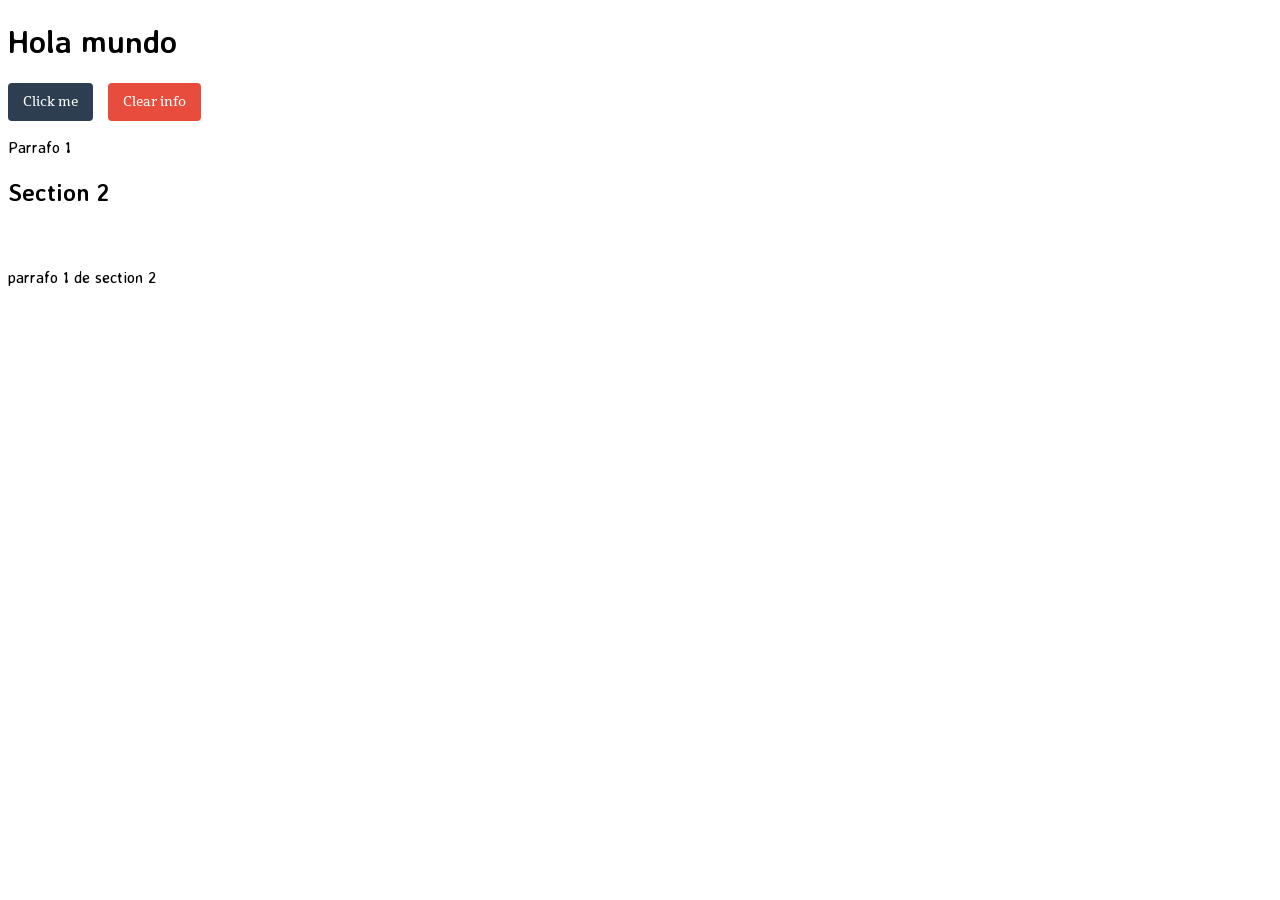
==== index..html @ 4996566a "changes" ====
<!DOCTYPE html>
<html lang="en">

<head>
    <meta charset="UTF-8">
    <meta name="viewport" content="width=device-width, initial-scale=1.0">
    <title>Document</title>
    <link rel="preconnect" href="https://fonts.googleapis.com">
    <link rel="preconnect" href="https://fonts.gstatic.com" crossorigin>
    <link href="https://fonts.googleapis.com/css2?family=Tienne:wght@400;700;900&display=swap" rel="stylesheet">

    <link
        href="https://fonts.googleapis.com/css2?family=Averia+Sans+Libre:wght@400;700&family=Tienne:wght@400;700&display=swap"
        rel="stylesheet">

    <link rel="stylesheet" href="styles.css">
</head>

<body>
    <h1>Hola mundo</h1>
    <button id="myButton">Click me</button>
    <button id="clearButton">Clear info</button>
    <p>Parrafo 1</p>
    <div>
        <h2>Section 2</h2>
        <div id="displayArea" style="margin-top: 20px; font-weight: bold;"></div>
        <p>parrafo 1 de section 2</p>
    </div>

    <script src="script.js"></script>
</body>

</html>
---- styles.css ----
/* Styling for both buttons */
body{
    font-family: 'Averia Sans Libre', sans-serif;
}

button { 
    font-family: 'Tienne', serif;
    padding: 10px 15px;
    border: none;
    border-radius: 4px;
    cursor: pointer;
    margin-right: 10px;
}

/* Specific style for the Click button */
#myButton {
    background-color: #2c3e50;
    color: white;
}

/* Specific style for the Clear button */
#clearButton {
    background-color: #e74c3c; /* A nice red */
    color: white;
}

#clearButton:hover {
    background-color: #c0392b;
}

#displayArea {
    margin-top: 20px;
    min-height: 1.5em; /* Keeps the layout from jumping when text disappears */
}
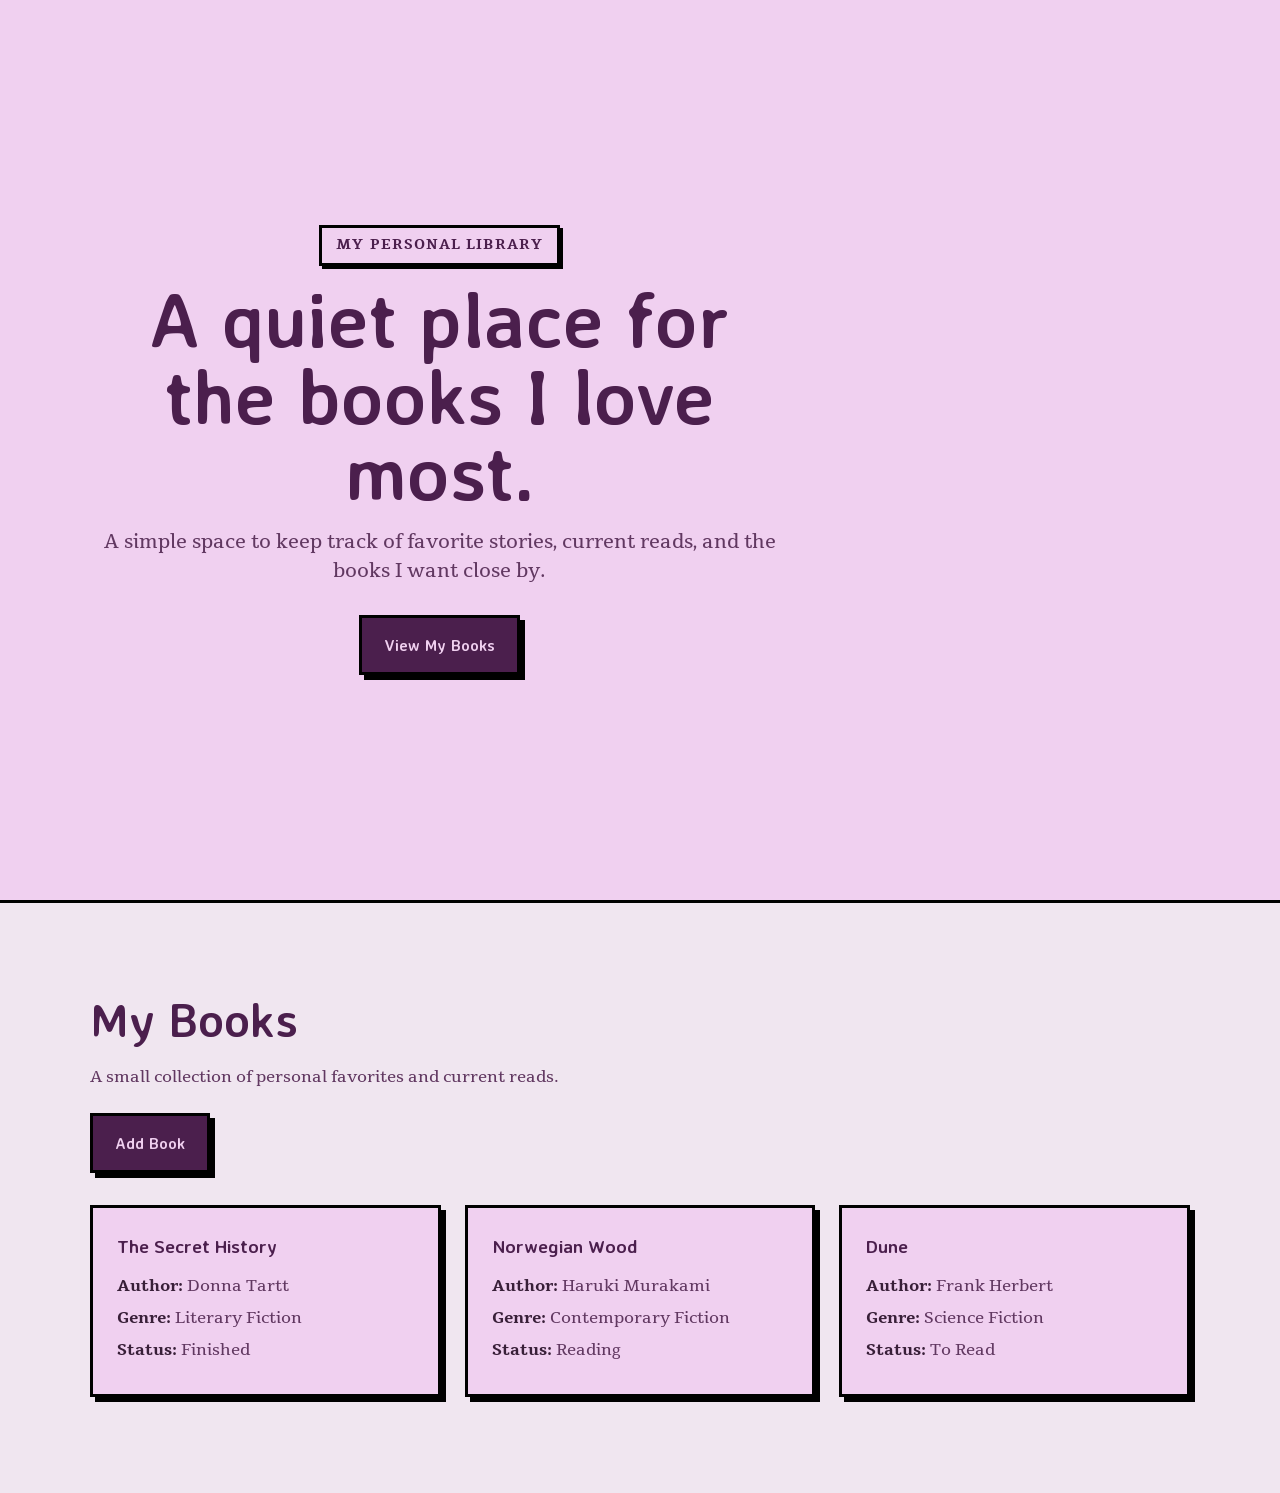
==== commit c17bedcb: "basic css" ====
--- a/index..html
+++ b/index..html
@@ -2,32 +2,63 @@
 <html lang="en">
 
 <head>
-    <meta charset="UTF-8">
-    <meta name="viewport" content="width=device-width, initial-scale=1.0">
-    <title>Document</title>
+    <meta charset="UTF-8" />
+    <meta name="viewport" content="width=device-width, initial-scale=1.0" />
+    <title>Personal Library</title>
+    <link rel="stylesheet" href="styles.css" />
     <link rel="preconnect" href="https://fonts.googleapis.com">
     <link rel="preconnect" href="https://fonts.gstatic.com" crossorigin>
     <link href="https://fonts.googleapis.com/css2?family=Tienne:wght@400;700;900&display=swap" rel="stylesheet">
-
-    <link
-        href="https://fonts.googleapis.com/css2?family=Averia+Sans+Libre:wght@400;700&family=Tienne:wght@400;700&display=swap"
-        rel="stylesheet">
-
-    <link rel="stylesheet" href="styles.css">
 </head>
 
 <body>
-    <h1>Hola mundo</h1>
-    <button id="myButton">Click me</button>
-    <button id="clearButton">Clear info</button>
-    <p>Parrafo 1</p>
-    <div>
-        <h2>Section 2</h2>
-        <div id="displayArea" style="margin-top: 20px; font-weight: bold;"></div>
-        <p>parrafo 1 de section 2</p>
-    </div>
+    <section class="hero">
+        <div class="hero__content">
+            <span class="eyebrow">My Personal Library</span>
+            <h1>A quiet place for the books I love most.</h1>
+            <p>
+                A simple space to keep track of favorite stories, current reads, and the books I want close by.
+            </p>
 
-    <script src="script.js"></script>
+            <div class="hero__actions">
+                <a href="#library" class="btn btn--primary">View My Books</a>
+            </div>
+        </div>
+    </section>
+
+    <section class="current-section" id="library">
+        <div class="section-heading">
+            <h2>My Books</h2>
+            <p>A small collection of personal favorites and current reads.</p>
+        </div>
+
+        <div class="library-actions">
+            <a href="#" class="btn btn--primary">Add Book</a>
+        </div>
+
+        <div class="current-grid">
+            <article class="current-card">
+                <h3>The Secret History</h3>
+                <p><strong>Author:</strong> Donna Tartt</p>
+                <p><strong>Genre:</strong> Literary Fiction</p>
+                <p><strong>Status:</strong> Finished</p>
+            </article>
+
+            <article class="current-card">
+                <h3>Norwegian Wood</h3>
+                <p><strong>Author:</strong> Haruki Murakami</p>
+                <p><strong>Genre:</strong> Contemporary Fiction</p>
+                <p><strong>Status:</strong> Reading</p>
+            </article>
+
+            <article class="current-card">
+                <h3>Dune</h3>
+                <p><strong>Author:</strong> Frank Herbert</p>
+                <p><strong>Genre:</strong> Science Fiction</p>
+                <p><strong>Status:</strong> To Read</p>
+            </article>
+        </div>
+    </section>
 </body>
 
 </html>
--- a/styles.css
+++ b/styles.css
@@ -1,34 +1,167 @@
-/* Styling for both buttons */
-body{
-    font-family: 'Averia Sans Libre', sans-serif;
+@import url('https://fonts.googleapis.com/css2?family=Averia+Sans+Libre:wght@400;700&display=swap');
+
+:root {
+    --bg-main: rgb(240, 208, 240);
+    --bg-section: rgb(240, 230, 240);
+    --accent: rgb(75, 31, 77);
+    --text-main: rgb(56, 31, 56);
+    --text-soft: rgb(97, 56, 97);
+
+    --border: 3px solid #000;
+    --shadow-sm: 3px 3px 0 0 #000;
+    --shadow: 5px 5px 0 0 #000;
+    --shadow-lg: 8px 8px 0 0 #000;
+    --radius: 0;
 }
 
-button { 
-    font-family: 'Tienne', serif;
-    padding: 10px 15px;
-    border: none;
-    border-radius: 4px;
-    cursor: pointer;
-    margin-right: 10px;
+* {
+    box-sizing: border-box;
+    margin: 0;
+    padding: 0;
 }
 
-/* Specific style for the Click button */
-#myButton {
-    background-color: #2c3e50;
-    color: white;
+body {
+    font-family: "Tienne", serif;
+    color: var(--text-main);
+    background: var(--bg-main);
+    line-height: 1.5;
 }
 
-/* Specific style for the Clear button */
-#clearButton {
-    background-color: #e74c3c; /* A nice red */
-    color: white;
+a {
+    text-decoration: none;
+    color: inherit;
 }
 
-#clearButton:hover {
-    background-color: #c0392b;
+.hero h1,
+.section-heading h2,
+.current-card h3,
+.btn {
+    font-family: "Averia Sans Libre", sans-serif;
 }
 
-#displayArea {
-    margin-top: 20px;
-    min-height: 1.5em; /* Keeps the layout from jumping when text disappears */
+.hero {
+    min-height: 100vh;
+    display: flex;
+    align-items: center;
+    justify-content: start;
+    padding: 2rem 7vw;
+    text-align: center;
+    background: var(--bg-main);
+}
+
+.hero__content {
+    max-width: 700px;
+}
+
+.eyebrow {
+    display: inline-block;
+    margin-bottom: 1rem;
+    padding: 0.45rem 0.9rem;
+    color: var(--accent);
+    font-size: 0.85rem;
+    font-weight: 700;
+    letter-spacing: 0.08em;
+    text-transform: uppercase;
+    border: var(--border);
+    border-radius: var(--radius);
+    box-shadow: var(--shadow-sm);
+}
+
+.hero h1 {
+    font-size: clamp(2.8rem, 6vw, 5rem);
+    line-height: 1;
+    color: var(--accent);
+    margin-bottom: 1rem;
+}
+
+.hero p {
+    font-size: clamp(1rem, 1.5vw, 1.2rem);
+    max-width: 58ch;
+    margin: 0 auto 1.8rem;
+    color: var(--text-soft);
+}
+
+.hero__actions {
+    display: flex;
+    justify-content: center;
+}
+
+.btn {
+    display: inline-block;
+    padding: 0.95rem 1.4rem;
+    font-weight: 700;
+    background: var(--accent);
+    color: var(--bg-main);
+    border: var(--border);
+    border-radius: var(--radius);
+    box-shadow: var(--shadow);
+}
+
+.btn:hover {
+    transform: translate(-2px, -2px);
+    box-shadow: var(--shadow-lg);
+}
+
+.current-section {
+    padding: 5rem 7vw 6rem;
+    background: var(--bg-section);
+    border-top: var(--border);
+}
+
+.section-heading {
+    margin-bottom: 1.5rem;
+    max-width: 700px;
+}
+
+.section-heading h2 {
+    font-size: clamp(2rem, 4vw, 3rem);
+    color: var(--accent);
+    margin-bottom: 0.6rem;
+}
+
+.section-heading p {
+    color: var(--text-soft);
+}
+
+.library-actions {
+    margin-bottom: 2rem;
+}
+
+.current-grid {
+    display: grid;
+    grid-template-columns: repeat(3, minmax(0, 1fr));
+    gap: 1.5rem;
+}
+
+.current-card {
+    background: var(--bg-main);
+    padding: 1.5rem;
+    border: var(--border);
+    border-radius: var(--radius);
+    box-shadow: var(--shadow);
+}
+
+.current-card h3 {
+    color: var(--accent);
+    margin-bottom: 0.9rem;
+}
+
+.current-card p {
+    margin-bottom: 0.5rem;
+    color: var(--text-soft);
+}
+
+.current-card strong {
+    color: var(--text-main);
+}
+
+@media (max-width: 900px) {
+    .current-grid {
+        grid-template-columns: 1fr;
+    }
+
+    .hero {
+        padding-top: 3rem;
+        padding-bottom: 3rem;
+    }
 }
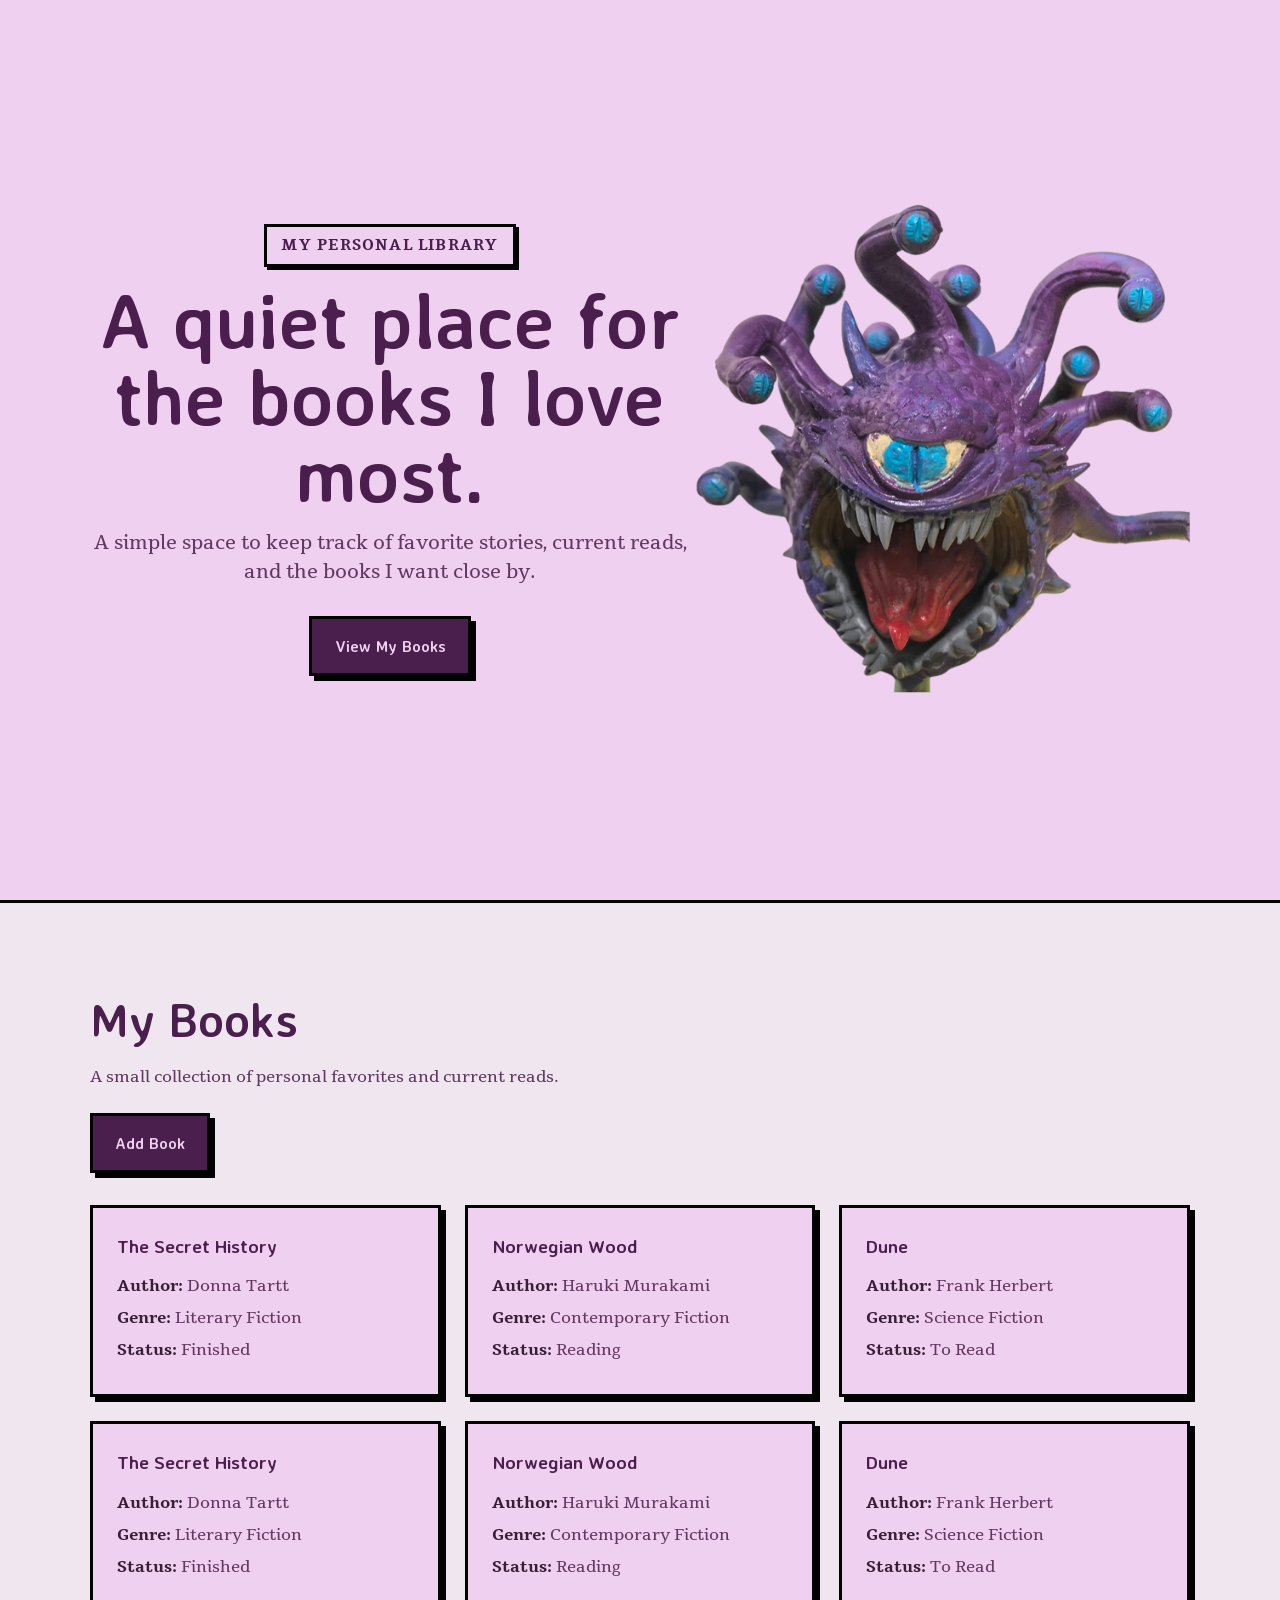
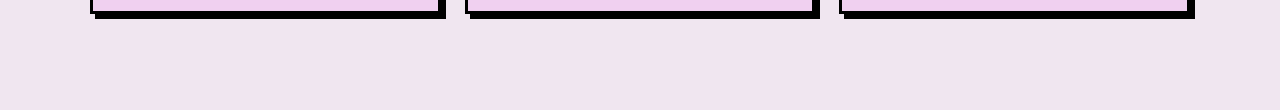
==== commit 405c4927: "Refactor code structure for improved readability and maintainability, add image to hero" ====
--- a/index..html
+++ b/index..html
@@ -23,6 +23,9 @@
             <div class="hero__actions">
                 <a href="#library" class="btn btn--primary">View My Books</a>
             </div>
+        </div>
+        <div>
+            <img class="hero-img" src="behold.png" alt="Illustration of a cozy library corner with bookshelves and a comfy chair." class="hero__image" />
         </div>
     </section>
 
@@ -57,6 +60,26 @@
                 <p><strong>Genre:</strong> Science Fiction</p>
                 <p><strong>Status:</strong> To Read</p>
             </article>
+                        <article class="current-card">
+                <h3>The Secret History</h3>
+                <p><strong>Author:</strong> Donna Tartt</p>
+                <p><strong>Genre:</strong> Literary Fiction</p>
+                <p><strong>Status:</strong> Finished</p>
+            </article>
+
+            <article class="current-card">
+                <h3>Norwegian Wood</h3>
+                <p><strong>Author:</strong> Haruki Murakami</p>
+                <p><strong>Genre:</strong> Contemporary Fiction</p>
+                <p><strong>Status:</strong> Reading</p>
+            </article>
+
+            <article class="current-card">
+                <h3>Dune</h3>
+                <p><strong>Author:</strong> Frank Herbert</p>
+                <p><strong>Genre:</strong> Science Fiction</p>
+                <p><strong>Status:</strong> To Read</p>
+            </article>
         </div>
     </section>
 </body>
--- a/styles.css
+++ b/styles.css
@@ -43,7 +43,7 @@
     min-height: 100vh;
     display: flex;
     align-items: center;
-    justify-content: start;
+    justify-content: center;
     padding: 2rem 7vw;
     text-align: center;
     background: var(--bg-main);
@@ -58,7 +58,7 @@
     margin-bottom: 1rem;
     padding: 0.45rem 0.9rem;
     color: var(--accent);
-    font-size: 0.85rem;
+    font-size: 0.95rem;
     font-weight: 700;
     letter-spacing: 0.08em;
     text-transform: uppercase;
@@ -66,7 +66,10 @@
     border-radius: var(--radius);
     box-shadow: var(--shadow-sm);
 }
-
+.hero-img {
+  width: clamp(200px, 40vw, 500px);
+  height: auto;
+}
 .hero h1 {
     font-size: clamp(2.8rem, 6vw, 5rem);
     line-height: 1;
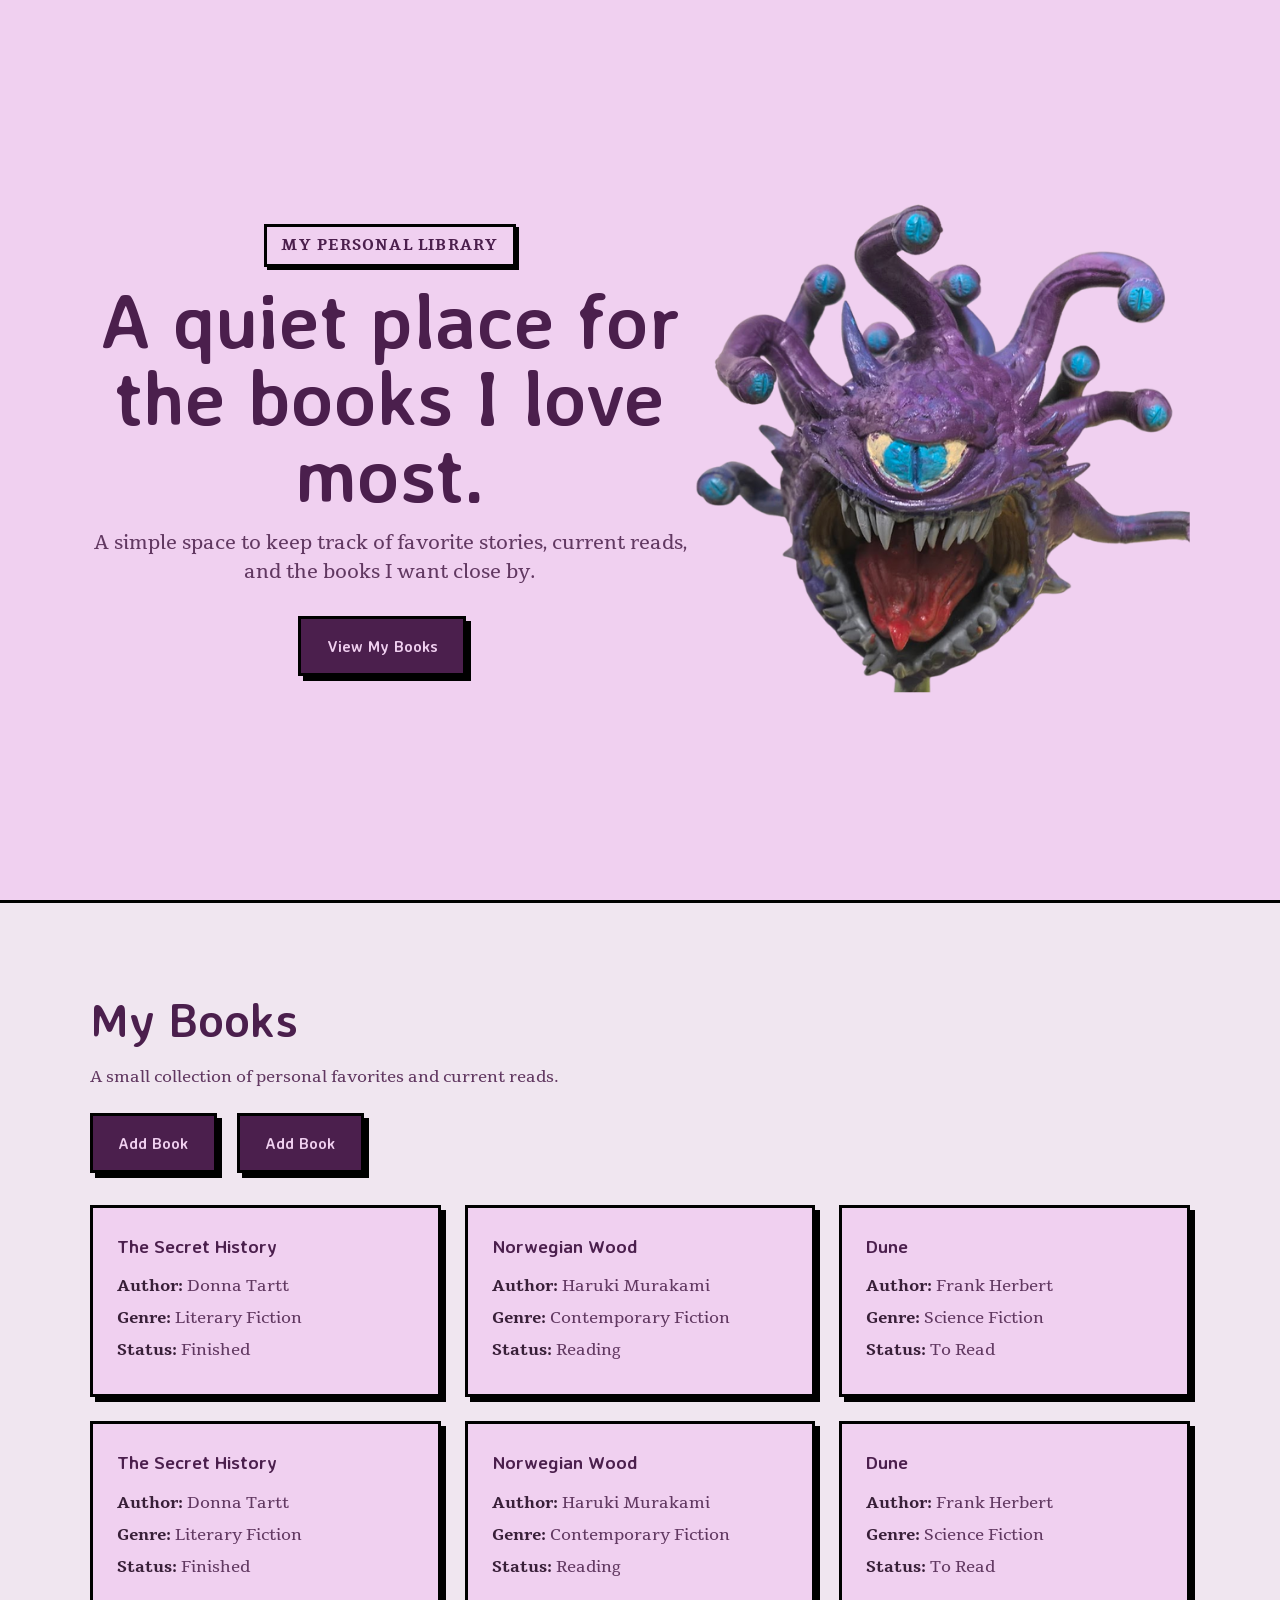
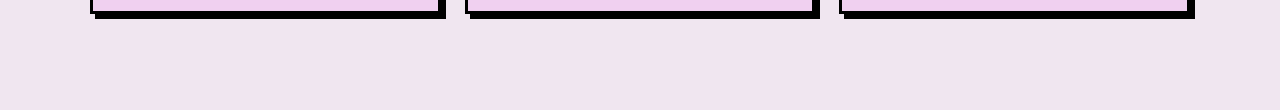
==== commit 5417ff44: "Add duplicate "Add Book" button and adjust button padding and margin for better layout" ====
--- a/index..html
+++ b/index..html
@@ -36,6 +36,7 @@
         </div>
 
         <div class="library-actions">
+            <a href="#" class="btn btn--primary">Add Book</a>
             <a href="#" class="btn btn--primary">Add Book</a>
         </div>
 
--- a/styles.css
+++ b/styles.css
@@ -91,13 +91,14 @@
 
 .btn {
     display: inline-block;
-    padding: 0.95rem 1.4rem;
+    padding: 0.95rem 1.6rem;
     font-weight: 700;
     background: var(--accent);
     color: var(--bg-main);
     border: var(--border);
     border-radius: var(--radius);
     box-shadow: var(--shadow);
+    margin-right: 1rem;
 }
 
 .btn:hover {
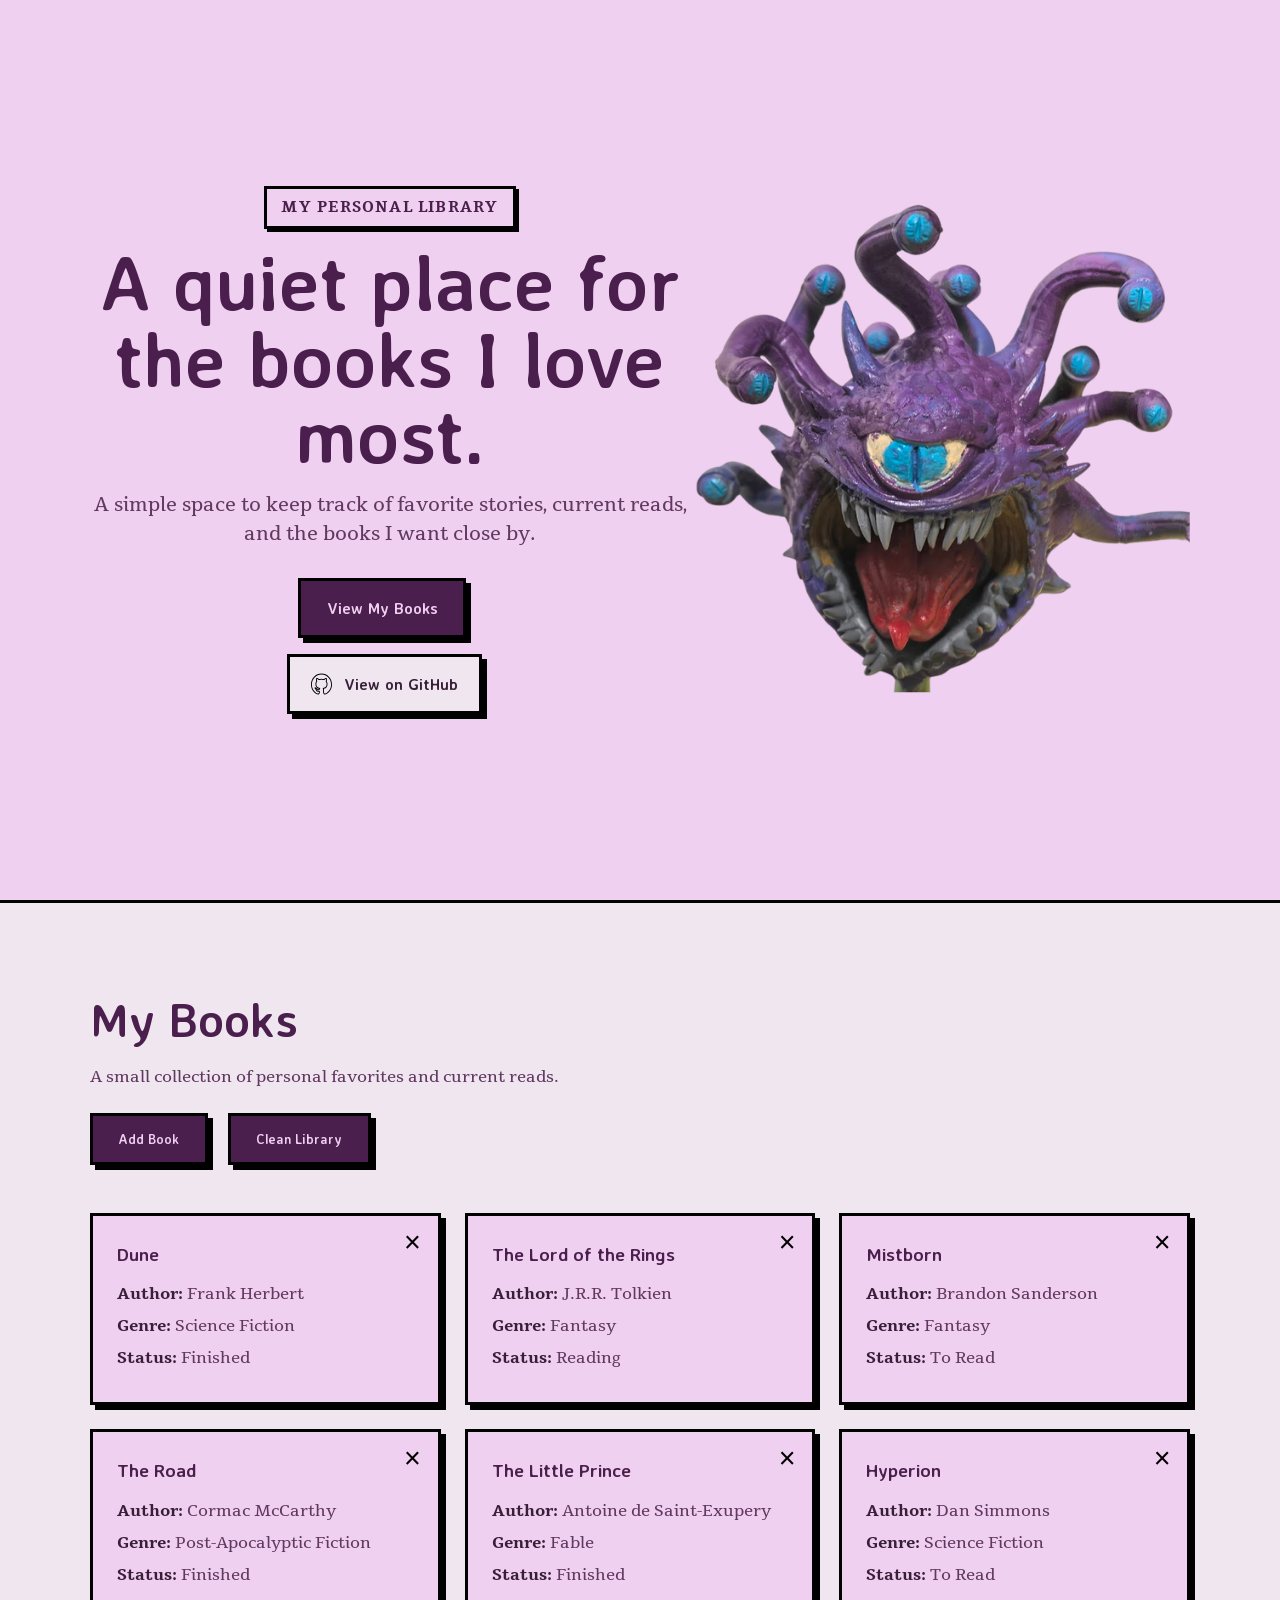
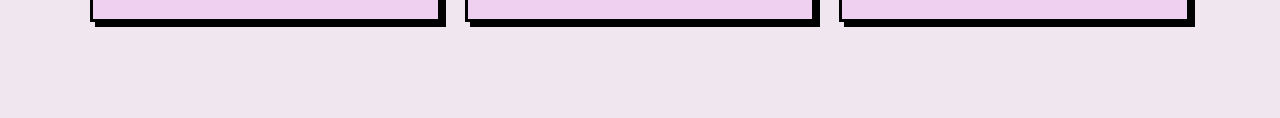
==== commit c54c2fce: "Add GitHub link and implement book management features with dialog for adding books" ====
--- a/index..html
+++ b/index..html
@@ -23,9 +23,13 @@
             <div class="hero__actions">
                 <a href="#library" class="btn btn--primary">View My Books</a>
             </div>
+            <a href="YOUR_GITHUB_REPO_URL" class="github-link" target="_blank" rel="noopener noreferrer">
+                <img src="github-outline-fill.svg" alt="" class="github-link__icon">
+                <span>View on GitHub</span>
+            </a>
         </div>
         <div>
-            <img class="hero-img" src="behold.png" alt="Illustration of a cozy library corner with bookshelves and a comfy chair." class="hero__image" />
+            <img class="hero-img hero__image" src="behold.png" alt="Purple beholder painted by a talented artist" />
         </div>
     </section>
 
@@ -36,53 +40,44 @@
         </div>
 
         <div class="library-actions">
-            <a href="#" class="btn btn--primary">Add Book</a>
-            <a href="#" class="btn btn--primary">Add Book</a>
+            <button id="btn1" class="btn btn--primary">Add Book</button>
+            <button id="btn2" class="btn btn--primary">Clean Library</button>
         </div>
 
-        <div class="current-grid">
-            <article class="current-card">
-                <h3>The Secret History</h3>
-                <p><strong>Author:</strong> Donna Tartt</p>
-                <p><strong>Genre:</strong> Literary Fiction</p>
-                <p><strong>Status:</strong> Finished</p>
-            </article>
+        <div class="current-grid" id="card-grid-section">
 
-            <article class="current-card">
-                <h3>Norwegian Wood</h3>
-                <p><strong>Author:</strong> Haruki Murakami</p>
-                <p><strong>Genre:</strong> Contemporary Fiction</p>
-                <p><strong>Status:</strong> Reading</p>
-            </article>
-
-            <article class="current-card">
-                <h3>Dune</h3>
-                <p><strong>Author:</strong> Frank Herbert</p>
-                <p><strong>Genre:</strong> Science Fiction</p>
-                <p><strong>Status:</strong> To Read</p>
-            </article>
-                        <article class="current-card">
-                <h3>The Secret History</h3>
-                <p><strong>Author:</strong> Donna Tartt</p>
-                <p><strong>Genre:</strong> Literary Fiction</p>
-                <p><strong>Status:</strong> Finished</p>
-            </article>
-
-            <article class="current-card">
-                <h3>Norwegian Wood</h3>
-                <p><strong>Author:</strong> Haruki Murakami</p>
-                <p><strong>Genre:</strong> Contemporary Fiction</p>
-                <p><strong>Status:</strong> Reading</p>
-            </article>
-
-            <article class="current-card">
-                <h3>Dune</h3>
-                <p><strong>Author:</strong> Frank Herbert</p>
-                <p><strong>Genre:</strong> Science Fiction</p>
-                <p><strong>Status:</strong> To Read</p>
-            </article>
         </div>
     </section>
+    <dialog id="book-dialog" class="book-dialog">
+        <form id="book-form" class="book-form">
+            <h3>Add a New Book</h3>
+
+            <label for="title">Title</label>
+            <input type="text" id="title" name="title" placeholder="Book title">
+
+            <label for="author">Author</label>
+            <input type="text" id="author" name="author" placeholder="Author name">
+
+            <label for="genre">Genre</label>
+            <input type="text" id="genre" name="genre" placeholder="Genre">
+
+            <label for="pages">Pages</label>
+            <input type="number" id="pages" name="pages" placeholder="Pages" min="0">
+
+            <label for="status">Status</label>
+            <select id="status" name="status">
+                <option value="To Read">To Read</option>
+                <option value="Reading">Reading</option>
+                <option value="Finished">Finished</option>
+            </select>
+
+            <div class="dialog-actions">
+                <button type="submit" class="btn btn--primary">Save Book</button>
+                <button type="button" id="close-dialog" class="btn btn--primary">Cancel</button>
+            </div>
+        </form>
+    </dialog>
+    <script src="script.js"></script>
 </body>
 
 </html>
--- a/styles.css
+++ b/styles.css
@@ -66,10 +66,12 @@
     border-radius: var(--radius);
     box-shadow: var(--shadow-sm);
 }
+
 .hero-img {
-  width: clamp(200px, 40vw, 500px);
-  height: auto;
-}
+    width: clamp(200px, 40vw, 500px);
+    height: auto;
+}
+
 .hero h1 {
     font-size: clamp(2.8rem, 6vw, 5rem);
     line-height: 1;
@@ -99,6 +101,7 @@
     border-radius: var(--radius);
     box-shadow: var(--shadow);
     margin-right: 1rem;
+    margin-bottom: 1rem;
 }
 
 .btn:hover {
@@ -143,6 +146,7 @@
     border: var(--border);
     border-radius: var(--radius);
     box-shadow: var(--shadow);
+    position: relative;
 }
 
 .current-card h3 {
@@ -159,6 +163,18 @@
     color: var(--text-main);
 }
 
+.card-close {
+    position: absolute;
+    top: 0.75rem;
+    right: 0.75rem;
+    border: none;
+    background: transparent;
+    font-size: 1.8rem;
+    line-height: 1;
+    cursor: pointer;
+    padding: 0rem .3rem;
+}
+
 @media (max-width: 900px) {
     .current-grid {
         grid-template-columns: 1fr;
@@ -168,4 +184,146 @@
         padding-top: 3rem;
         padding-bottom: 3rem;
     }
+}
+
+
+/*---------------- Form dialog----------------------- */
+.book-dialog {
+    border: var(--border);
+    box-shadow: var(--shadow-lg);
+    background: rgba(240, 230, 240, 0.82);
+    backdrop-filter: blur(10px);
+    -webkit-backdrop-filter: blur(10px);
+    padding: 0;
+    max-width: 420px;
+    width: min(90vw, 420px);
+    color: var(--text-main);
+}
+
+
+.book-dialog[open] {
+    position: fixed;
+    inset: 0;
+    margin: auto;
+}
+
+.book-dialog::backdrop {
+    background: rgba(40, 20, 40, 0.28);
+    backdrop-filter: blur(6px);
+    -webkit-backdrop-filter: blur(6px);
+}
+
+.book-form {
+    display: flex;
+    flex-direction: column;
+    gap: 0.75rem;
+    padding: 1.5rem;
+}
+
+.book-form h3 {
+    font-family: "Averia Sans Libre", sans-serif;
+    color: var(--accent);
+    margin-bottom: 0.5rem;
+}
+
+.book-form label {
+    font-weight: 700;
+    color: var(--text-main);
+}
+
+.book-form input,
+.book-form select {
+    font: inherit;
+    padding: 0.75rem 0.9rem;
+    border: var(--border);
+    background: var(--bg-main);
+    color: var(--text-main);
+    outline: none;
+}
+
+.dialog-actions {
+    display: flex;
+    gap: 1rem;
+    margin-top: 1rem;
+}
+
+.dialog-actions .btn {
+    margin-right: 0;
+    cursor: pointer;
+}
+
+@media (max-width: 900px) {
+    .hero {
+        flex-direction: column;
+        gap: 2rem;
+        padding-top: 3rem;
+        padding-bottom: 3rem;
+    }
+
+    .hero__content {
+        max-width: 100%;
+    }
+
+    .hero-img {
+        width: min(80vw, 360px);
+    }
+
+    .current-grid {
+        grid-template-columns: 1fr;
+    }
+}
+@media (max-width: 600px) {
+    .hero h1 {
+        line-height: 1.1;
+    }
+
+    .hero,
+    .current-section {
+        padding-left: 1.25rem;
+        padding-right: 1.25rem;
+    }
+
+    .library-actions,
+    .dialog-actions,
+    .hero__actions {
+        flex-direction: column;
+        align-items: stretch;
+    }
+
+    .btn {
+        width: 100%;
+        margin-right: 0;
+        text-align: center;
+    }
+
+    .book-form {
+        padding: 1rem;
+    }
+}
+
+.github-link {
+    margin-left: -.7rem;
+    display: inline-flex;
+    align-items: center;
+    gap: 0.75rem;
+    padding: 0.95rem 1.3rem;
+    font-family: "Averia Sans Libre", sans-serif;
+    font-weight: 700;
+    color: var(--border);
+    background: var(--bg-section);
+    border: var(--border);
+    box-shadow: var(--shadow);
+    transition: transform 0.15s ease, box-shadow 0.15s ease;
+}
+
+.github-link:hover {
+    transform: translate(-2px, -2px);
+    box-shadow: var(--shadow-lg);
+}
+
+.github-link__icon {
+    width: 1.35rem;
+    height: 1.35rem;
+    display: block;
+    object-fit: contain;
 }
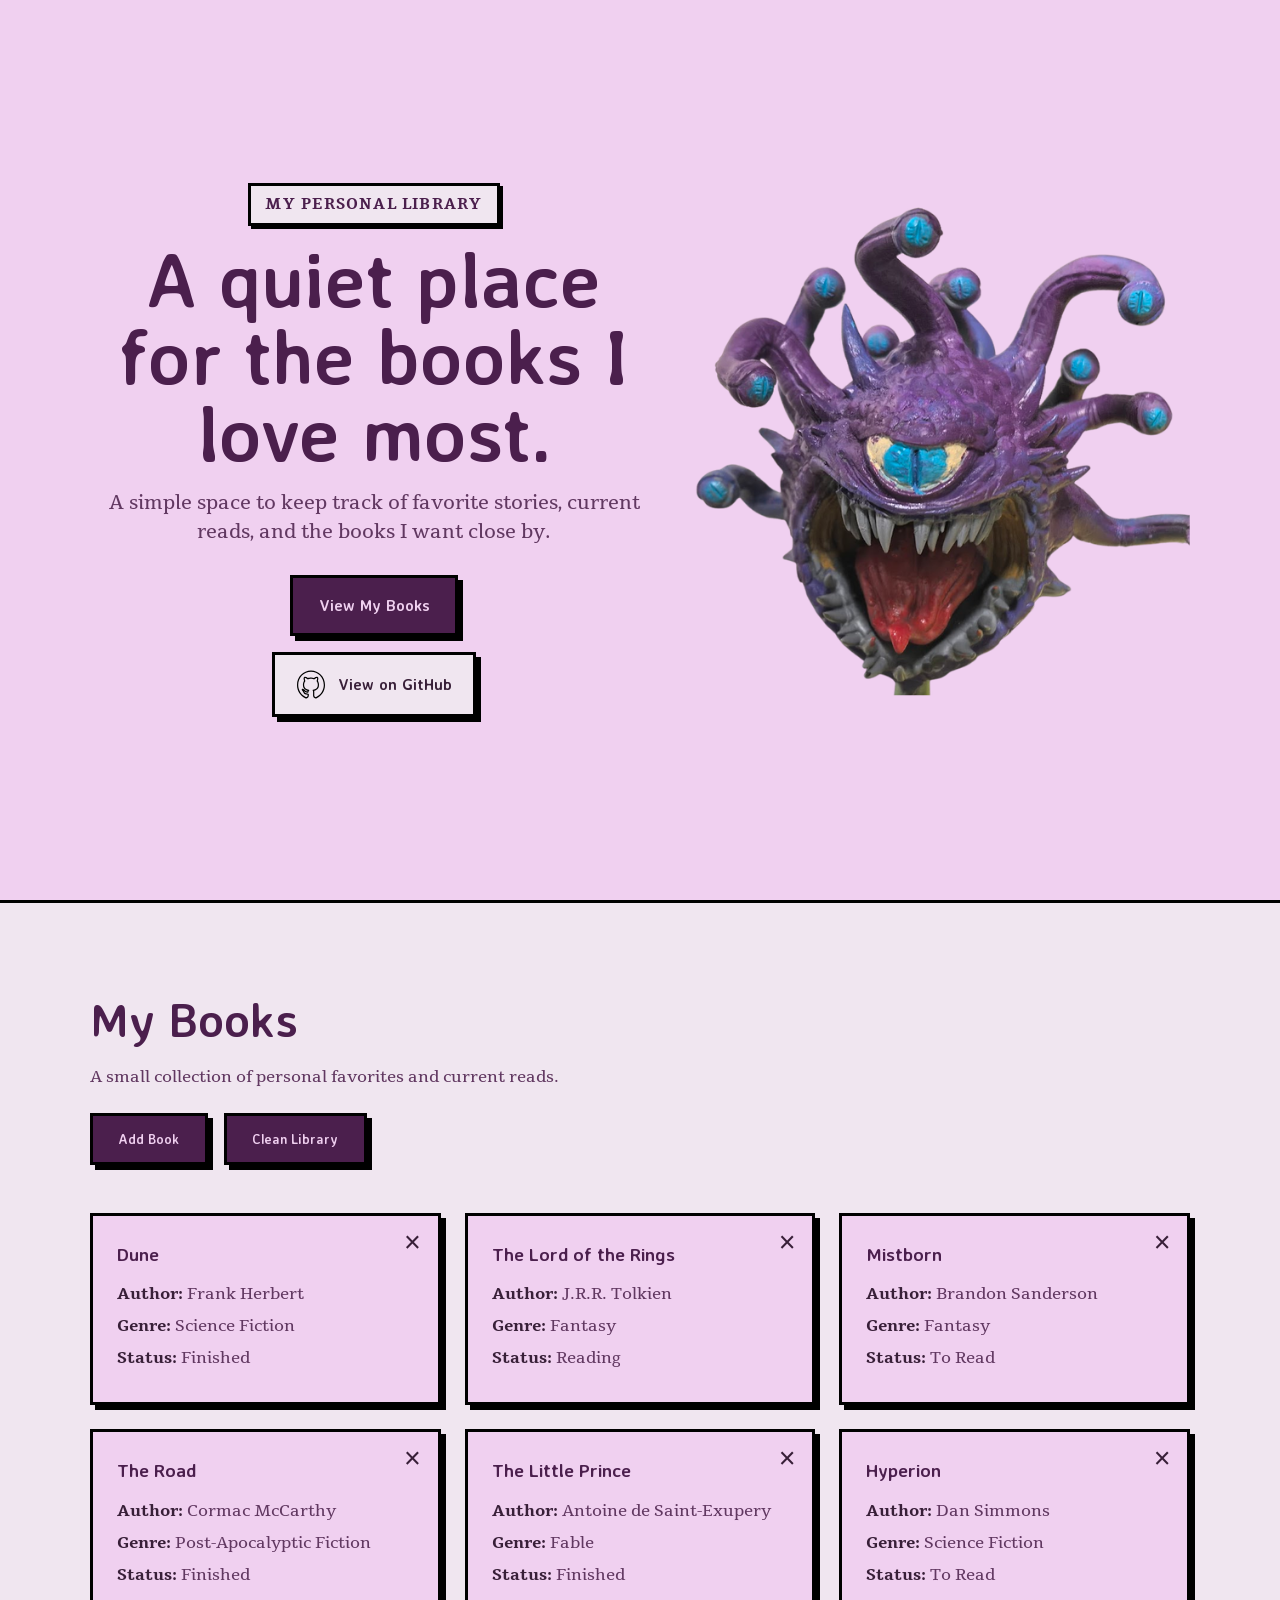
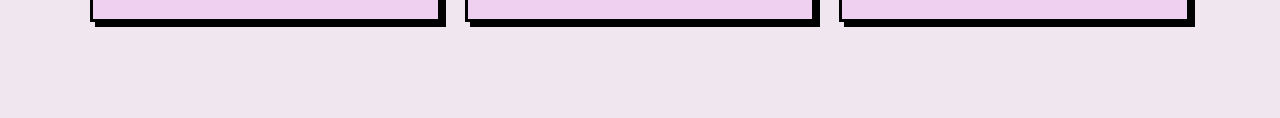
==== commit 811a14fb: "Update GitHub link in hero section and enhance CSS structure for better organization" ====
--- a/index..html
+++ b/index..html
@@ -23,7 +23,7 @@
             <div class="hero__actions">
                 <a href="#library" class="btn btn--primary">View My Books</a>
             </div>
-            <a href="YOUR_GITHUB_REPO_URL" class="github-link" target="_blank" rel="noopener noreferrer">
+            <a href="https://github.com/AlejandroNav/Library-Project" class="github-link" target="_blank" rel="noopener noreferrer">
                 <img src="github-outline-fill.svg" alt="" class="github-link__icon">
                 <span>View on GitHub</span>
             </a>
--- a/styles.css
+++ b/styles.css
@@ -1,12 +1,11 @@
 @import url('https://fonts.googleapis.com/css2?family=Averia+Sans+Libre:wght@400;700&display=swap');
 
+/* =========================================================
+   DESIGN TOKENS
+   Only non-color reusable values live here.
+   Colors are written directly as rgb/rgba in the rules.
+   ========================================================= */
 :root {
-    --bg-main: rgb(240, 208, 240);
-    --bg-section: rgb(240, 230, 240);
-    --accent: rgb(75, 31, 77);
-    --text-main: rgb(56, 31, 56);
-    --text-soft: rgb(97, 56, 97);
-
     --border: 3px solid #000;
     --shadow-sm: 3px 3px 0 0 #000;
     --shadow: 5px 5px 0 0 #000;
@@ -14,6 +13,10 @@
     --radius: 0;
 }
 
+/* =========================================================
+   RESET / BASE
+   Basic cleanup so elements behave consistently.
+   ========================================================= */
 * {
     box-sizing: border-box;
     margin: 0;
@@ -22,8 +25,8 @@
 
 body {
     font-family: "Tienne", serif;
-    color: var(--text-main);
-    background: var(--bg-main);
+    color: rgb(56, 31, 56);
+    background: rgb(240, 208, 240);
     line-height: 1.5;
 }
 
@@ -32,32 +35,42 @@
     color: inherit;
 }
 
+/* Shared heading/display font for the more decorative UI parts */
 .hero h1,
 .section-heading h2,
 .current-card h3,
-.btn {
+.btn,
+.book-form h3,
+.github-link {
     font-family: "Averia Sans Libre", sans-serif;
 }
 
+/* =========================================================
+   HERO SECTION
+   Top landing section with intro text, image, and actions.
+   ========================================================= */
 .hero {
     min-height: 100vh;
     display: flex;
     align-items: center;
     justify-content: center;
+    gap: 2rem;
     padding: 2rem 7vw;
     text-align: center;
-    background: var(--bg-main);
+    background: rgb(240, 208, 240);
 }
 
 .hero__content {
     max-width: 700px;
 }
 
+/* Small label above the main title */
 .eyebrow {
     display: inline-block;
     margin-bottom: 1rem;
     padding: 0.45rem 0.9rem;
-    color: var(--accent);
+    color: rgb(75, 31, 77);
+    background: rgb(240, 230, 240);
     font-size: 0.95rem;
     font-weight: 700;
     letter-spacing: 0.08em;
@@ -67,15 +80,10 @@
     box-shadow: var(--shadow-sm);
 }
 
-.hero-img {
-    width: clamp(200px, 40vw, 500px);
-    height: auto;
-}
-
 .hero h1 {
     font-size: clamp(2.8rem, 6vw, 5rem);
     line-height: 1;
-    color: var(--accent);
+    color: rgb(75, 31, 77);
     margin-bottom: 1rem;
 }
 
@@ -83,175 +91,264 @@
     font-size: clamp(1rem, 1.5vw, 1.2rem);
     max-width: 58ch;
     margin: 0 auto 1.8rem;
-    color: var(--text-soft);
-}
-
+    color: rgb(97, 56, 97);
+}
+
+/* Container for hero buttons/links */
 .hero__actions {
     display: flex;
     justify-content: center;
-}
-
+    align-items: center;
+    gap: 1rem;
+    flex-wrap: wrap;
+}
+
+/* Hero image stays flexible and scales nicely */
+.hero-img {
+    width: clamp(200px, 40vw, 500px);
+    height: auto;
+    display: block;
+}
+
+/* =========================================================
+   BUTTONS
+   Main reusable button style used across the page.
+   ========================================================= */
 .btn {
     display: inline-block;
     padding: 0.95rem 1.6rem;
+    margin-right: 0;
+    margin-bottom: 1rem;
     font-weight: 700;
-    background: var(--accent);
-    color: var(--bg-main);
+    cursor: pointer;
+
+    background: rgb(75, 31, 77);
+    color: rgb(240, 208, 240);
+
     border: var(--border);
     border-radius: var(--radius);
     box-shadow: var(--shadow);
-    margin-right: 1rem;
-    margin-bottom: 1rem;
-}
-
+
+    transition: transform 0.15s ease, box-shadow 0.15s ease;
+}
+
+/* Slight lift effect to match the bold paper-cutout style */
 .btn:hover {
     transform: translate(-2px, -2px);
     box-shadow: var(--shadow-lg);
 }
 
+/* =========================================================
+   GITHUB LINK
+   Styled to feel like part of the same button system,
+   but visually distinct from the primary CTA.
+   ========================================================= */
+.github-link {
+    display: inline-flex;
+    align-items: center;
+    justify-content: center;
+    gap: 0.75rem;
+    padding: 0.95rem 1.3rem;
+    font-weight: 700;
+
+    color: rgb(56, 31, 56);
+    background: rgb(240, 230, 240);
+
+    border: var(--border);
+    border-radius: var(--radius);
+    box-shadow: var(--shadow);
+
+    transition: transform 0.15s ease, box-shadow 0.15s ease;
+}
+
+.github-link:hover {
+    transform: translate(-2px, -2px);
+    box-shadow: var(--shadow-lg);
+}
+
+.github-link__icon {
+    width: 1.85rem;
+    height: 1.8rem;
+    display: block;
+    object-fit: contain;
+}
+
+/* =========================================================
+   LIBRARY SECTION
+   Section that contains the heading, action buttons,
+   and the books grid.
+   ========================================================= */
 .current-section {
     padding: 5rem 7vw 6rem;
-    background: var(--bg-section);
+    background: rgb(240, 230, 240);
     border-top: var(--border);
 }
 
 .section-heading {
+    max-width: 700px;
     margin-bottom: 1.5rem;
-    max-width: 700px;
 }
 
 .section-heading h2 {
     font-size: clamp(2rem, 4vw, 3rem);
-    color: var(--accent);
+    color: rgb(75, 31, 77);
     margin-bottom: 0.6rem;
 }
 
 .section-heading p {
-    color: var(--text-soft);
-}
-
+    color: rgb(97, 56, 97);
+}
+
+/* Buttons under the section title */
 .library-actions {
+    display: flex;
+    gap: 1rem;
+    flex-wrap: wrap;
     margin-bottom: 2rem;
 }
 
+/* Responsive book card grid */
 .current-grid {
     display: grid;
     grid-template-columns: repeat(3, minmax(0, 1fr));
     gap: 1.5rem;
 }
 
+/* =========================================================
+   BOOK CARDS
+   Individual book panels rendered by JavaScript.
+   ========================================================= */
 .current-card {
-    background: var(--bg-main);
+    position: relative;
     padding: 1.5rem;
+
+    background: rgb(240, 208, 240);
     border: var(--border);
     border-radius: var(--radius);
     box-shadow: var(--shadow);
-    position: relative;
-}
-
+}
+
+/* Extra right padding leaves room for the close button */
 .current-card h3 {
-    color: var(--accent);
+    color: rgb(75, 31, 77);
     margin-bottom: 0.9rem;
+    padding-right: 2rem;
 }
 
 .current-card p {
     margin-bottom: 0.5rem;
-    color: var(--text-soft);
+    color: rgb(97, 56, 97);
 }
 
 .current-card strong {
-    color: var(--text-main);
-}
-
+    color: rgb(56, 31, 56);
+}
+
+/* Close button is absolutely positioned inside the card corner */
 .card-close {
     position: absolute;
     top: 0.75rem;
     right: 0.75rem;
+
     border: none;
     background: transparent;
+    color: rgb(56, 31, 56);
+
     font-size: 1.8rem;
     line-height: 1;
     cursor: pointer;
-    padding: 0rem .3rem;
-}
-
-@media (max-width: 900px) {
-    .current-grid {
-        grid-template-columns: 1fr;
-    }
-
-    .hero {
-        padding-top: 3rem;
-        padding-bottom: 3rem;
-    }
-}
-
-
-/*---------------- Form dialog----------------------- */
+    padding: 0rem 0.3rem;
+}
+
+/* =========================================================
+   DIALOG / MODAL
+   Popup form for adding a new book.
+   ========================================================= */
 .book-dialog {
+    width: min(90vw, 420px);
+    max-width: 420px;
+    padding: 0;
+
+    color: rgb(56, 31, 56);
+    background: rgba(240, 230, 240, 0.82);
+
     border: var(--border);
     box-shadow: var(--shadow-lg);
-    background: rgba(240, 230, 240, 0.82);
+
+    /* Glass effect on the dialog itself */
     backdrop-filter: blur(10px);
     -webkit-backdrop-filter: blur(10px);
-    padding: 0;
-    max-width: 420px;
-    width: min(90vw, 420px);
-    color: var(--text-main);
-}
-
-
+}
+
+/* Center the dialog in the viewport when open */
 .book-dialog[open] {
     position: fixed;
     inset: 0;
     margin: auto;
 }
 
+/* Darkened/blurry overlay behind the dialog */
 .book-dialog::backdrop {
     background: rgba(40, 20, 40, 0.28);
     backdrop-filter: blur(6px);
     -webkit-backdrop-filter: blur(6px);
 }
 
+/* =========================================================
+   FORM INSIDE DIALOG
+   Layout and field styling for the modal form.
+   ========================================================= */
 .book-form {
     display: flex;
     flex-direction: column;
     gap: 0.75rem;
     padding: 1.5rem;
+    background-color: rgb(253, 231, 249);
 }
 
 .book-form h3 {
-    font-family: "Averia Sans Libre", sans-serif;
-    color: var(--accent);
+    color: rgb(92, 44, 94);
     margin-bottom: 0.5rem;
+    font-size: 2rem;
 }
 
 .book-form label {
     font-weight: 700;
-    color: var(--text-main);
+    color: rgb(56, 31, 56);
 }
 
 .book-form input,
 .book-form select {
     font: inherit;
     padding: 0.75rem 0.9rem;
-    border: var(--border);
-    background: var(--bg-main);
-    color: var(--text-main);
     outline: none;
-}
-
+
+    color: rgb(56, 31, 56);
+    background: rgb(230, 192, 230);
+
+    border: var(--border);
+}
+
+.book-form input::placeholder {
+    color: rgb(70, 34, 70);
+}
+
+/* Buttons row inside the modal */
 .dialog-actions {
     display: flex;
     gap: 1rem;
     margin-top: 1rem;
 }
 
+/* Remove extra bottom spacing from buttons inside the dialog row */
 .dialog-actions .btn {
-    margin-right: 0;
-    cursor: pointer;
-}
-
+    margin-bottom: 0;
+}
+
+/* =========================================================
+   RESPONSIVE: TABLET AND BELOW
+   Stack hero layout and reduce grid columns.
+   ========================================================= */
 @media (max-width: 900px) {
     .hero {
         flex-direction: column;
@@ -272,6 +369,11 @@
         grid-template-columns: 1fr;
     }
 }
+
+/* =========================================================
+   RESPONSIVE: MOBILE
+   Make actions/buttons stack vertically and tighten spacing.
+   ========================================================= */
 @media (max-width: 600px) {
     .hero h1 {
         line-height: 1.1;
@@ -283,47 +385,25 @@
         padding-right: 1.25rem;
     }
 
+    .hero__actions,
     .library-actions,
-    .dialog-actions,
-    .hero__actions {
+    .dialog-actions {
         flex-direction: column;
         align-items: stretch;
     }
 
-    .btn {
+    .btn,
+    .github-link {
         width: 100%;
-        margin-right: 0;
         text-align: center;
+        justify-content: center;
     }
 
     .book-form {
         padding: 1rem;
     }
-}
-
-.github-link {
-    margin-left: -.7rem;
-    display: inline-flex;
-    align-items: center;
-    gap: 0.75rem;
-    padding: 0.95rem 1.3rem;
-    font-family: "Averia Sans Libre", sans-serif;
-    font-weight: 700;
-    color: var(--border);
-    background: var(--bg-section);
-    border: var(--border);
-    box-shadow: var(--shadow);
-    transition: transform 0.15s ease, box-shadow 0.15s ease;
-}
-
-.github-link:hover {
-    transform: translate(-2px, -2px);
-    box-shadow: var(--shadow-lg);
-}
-
-.github-link__icon {
-    width: 1.35rem;
-    height: 1.35rem;
-    display: block;
-    object-fit: contain;
+
+    .book-dialog {
+        width: min(92vw, 420px);
+    }
 }
